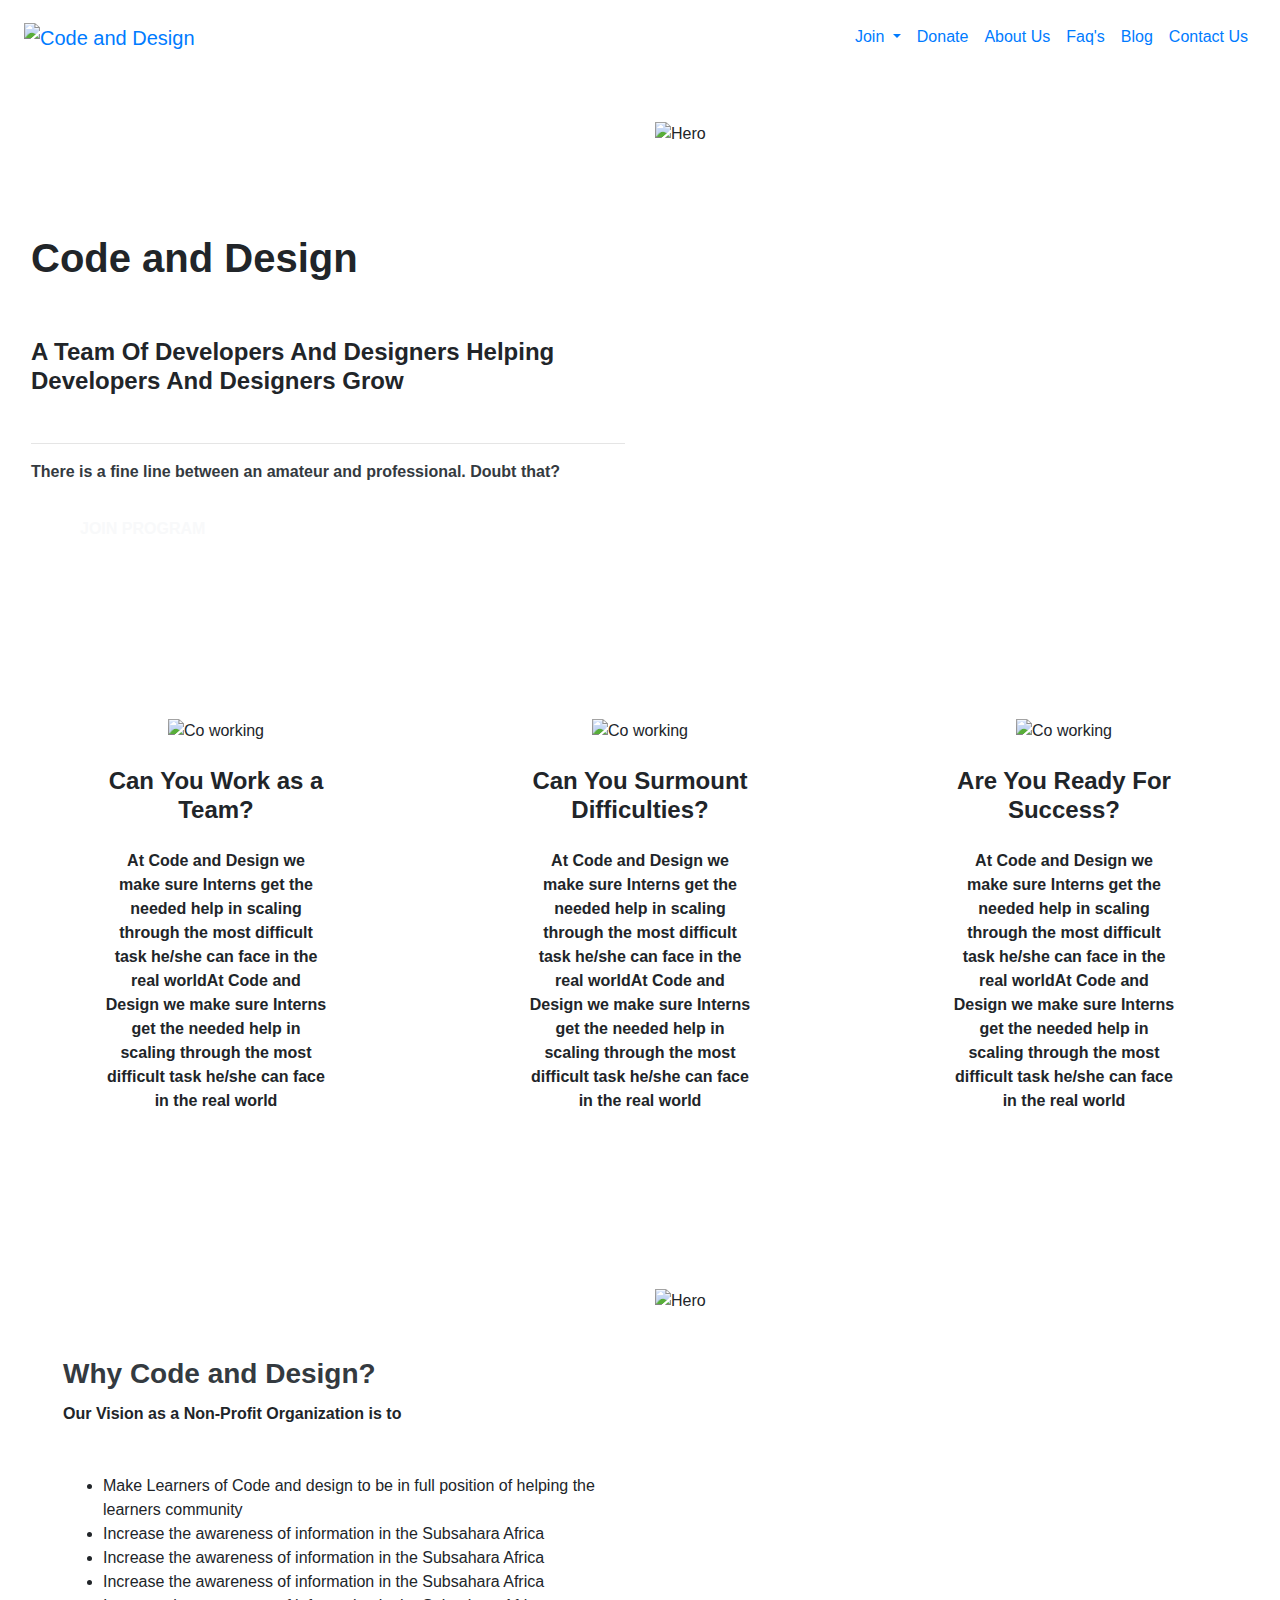
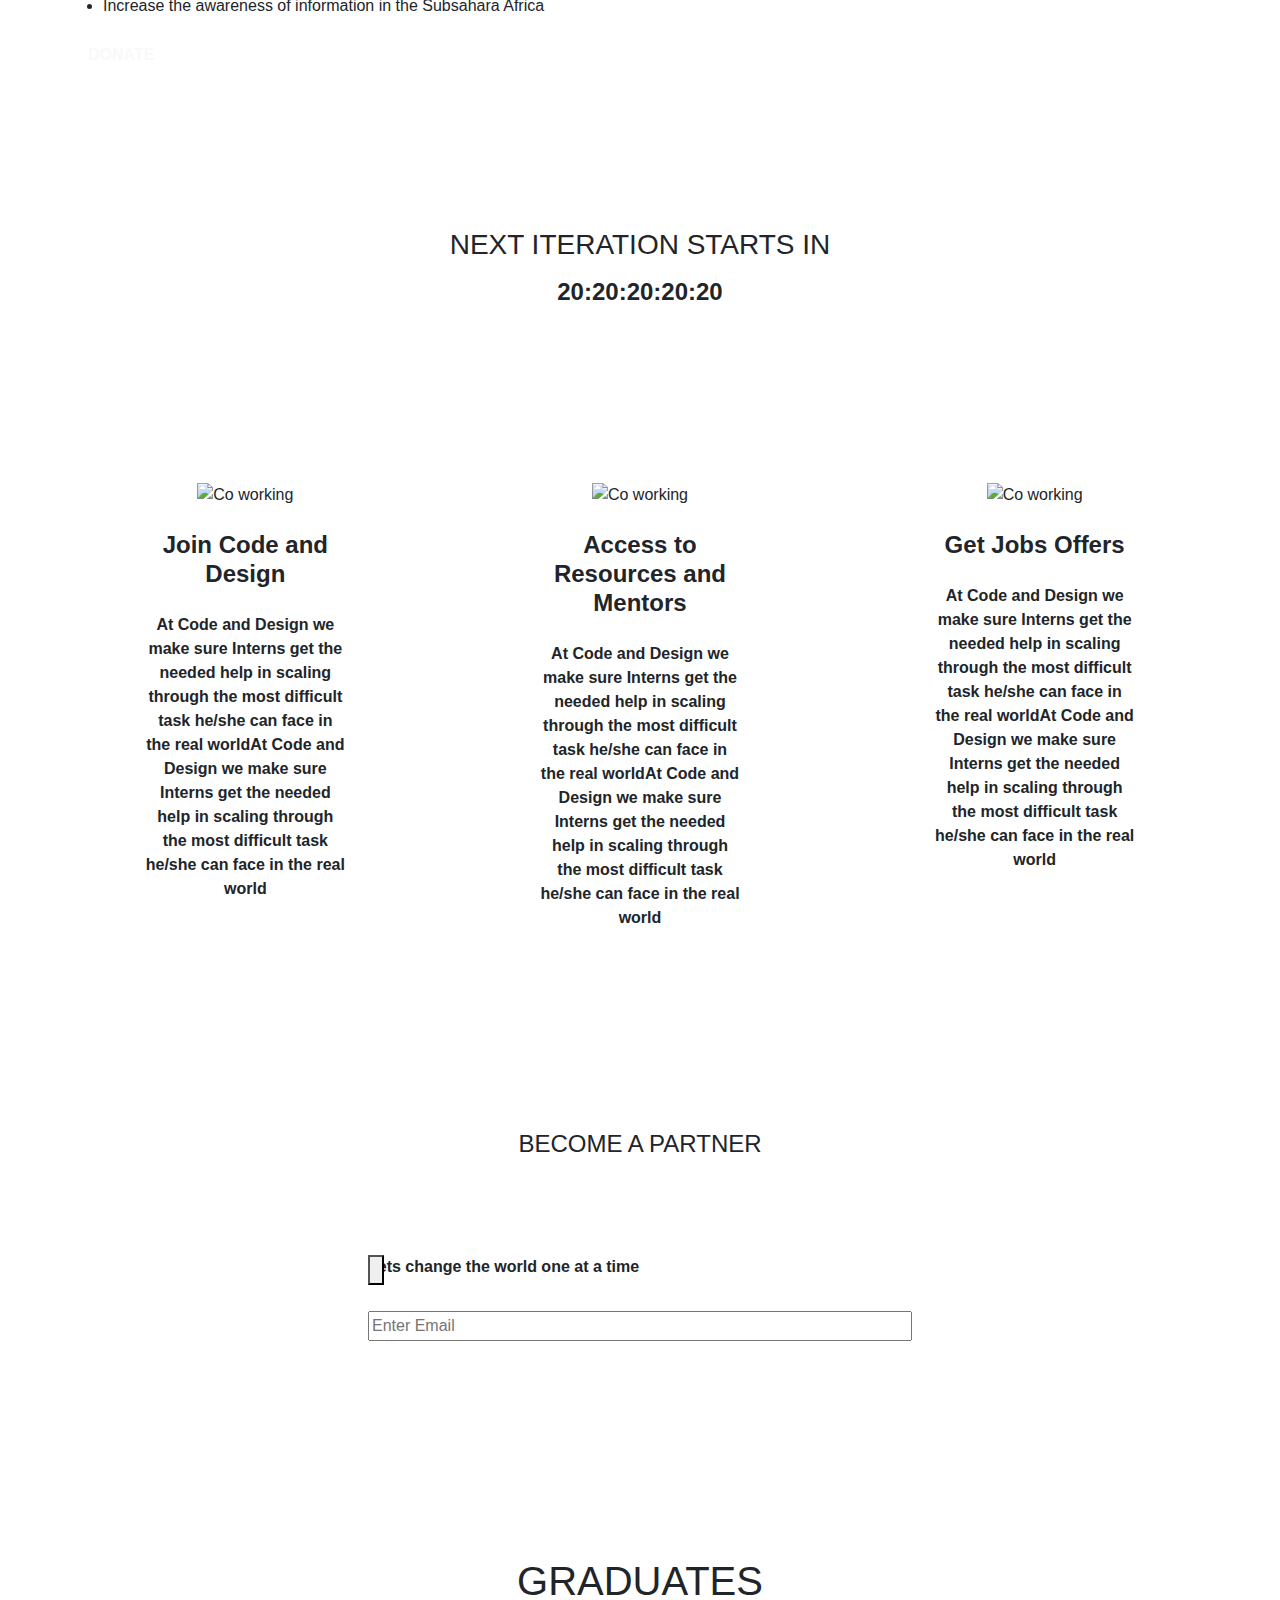
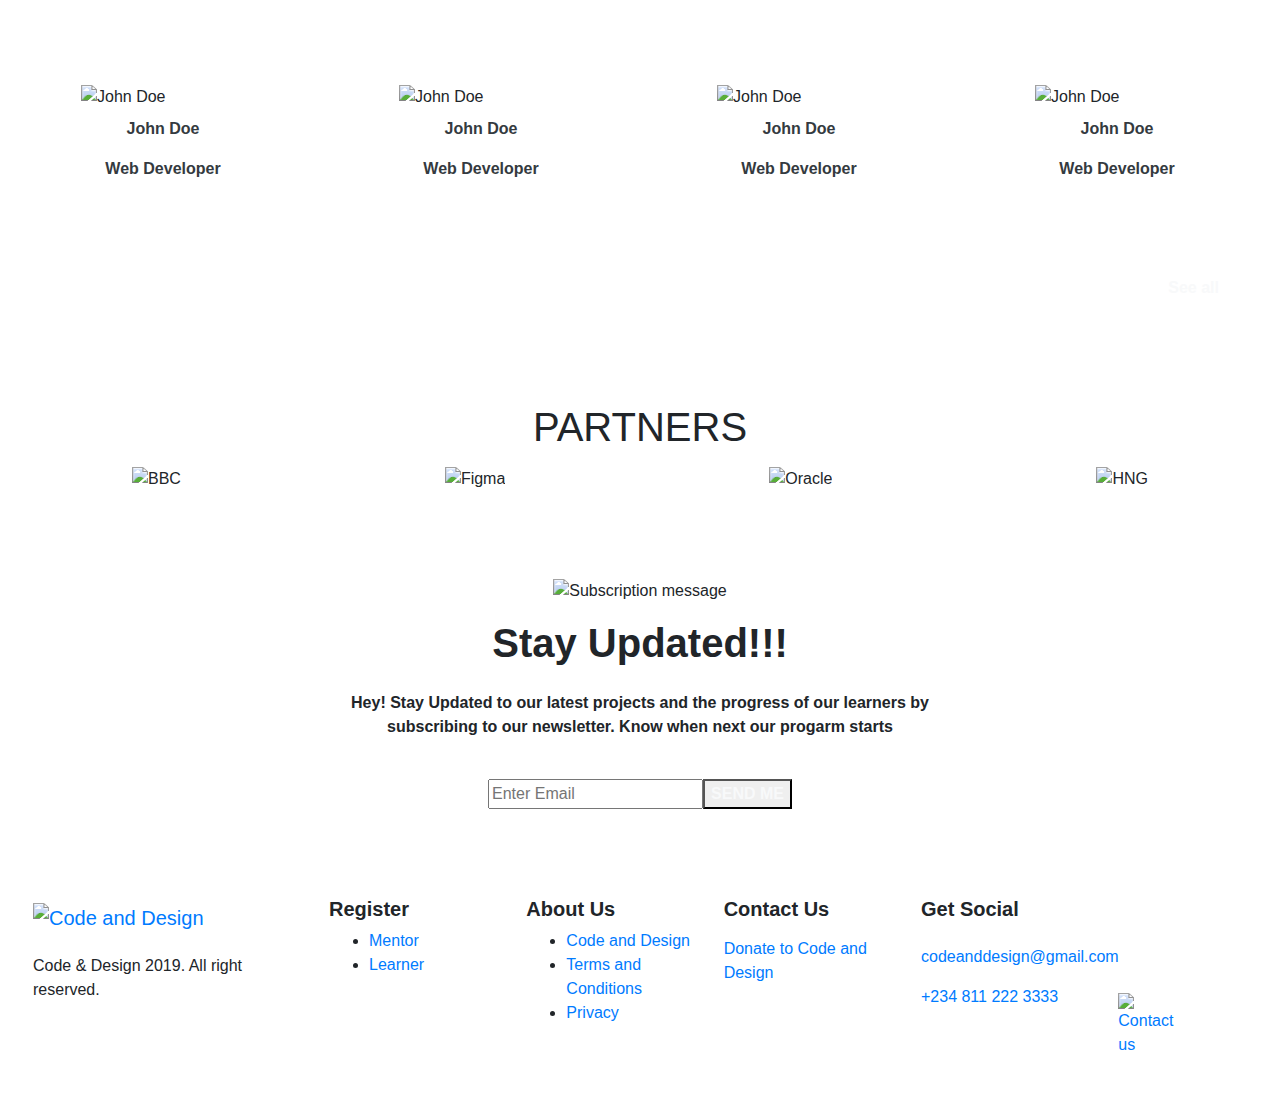
==== index.html @ 68c091e3 "Fix logo and navbar links" ====
<!DOCTYPE html>
<html lang="en">

<head>
  <meta charset="UTF-8">
  <meta name="viewport" content="width=device-width, initial-scale=1.0">
  <meta http-equiv="X-UA-Compatible" content="ie=edge">
  <!-- Google Fonts -->
  <link href="https://fonts.googleapis.com/css?family=Nunito&display=swap" rel="stylesheet">
  <!-- Font Awesome -->
  <script src="https://kit.fontawesome.com/e234a2afd2.js"></script>
  <!-- Bootstrap -->
  <link rel="stylesheet" href="https://stackpath.bootstrapcdn.com/bootstrap/4.3.1/css/bootstrap.min.css"
    integrity="sha384-ggOyR0iXCbMQv3Xipma34MD+dH/1fQ784/j6cY/iJTQUOhcWr7x9JvoRxT2MZw1T" crossorigin="anonymous">
  <!--Custom CSS  -->
  <link rel="stylesheet" href="./assets/style/style.css">
  <title>Code & Design</title>
  <link rel="icon" href="assets/images/logoCropped.jpg" type="image/jpg" sizes="16x16">
</head>

<body>
  <div class="container-fluid p-0">
    <header class="top-header w-100 p-2">
      <nav class="navbar navbar-expand-lg">
        <a class="navbar-brand" href="index.html"><img src="assets/images/logo.svg" alt="Code and Design" /></a>
        <button class="navbar-toggler" type="button" data-toggle="collapse" data-target="#navbarNavDropdown"
          aria-controls="navbarNavDropdown" aria-expanded="false" aria-label="Toggle navigation">
          <span class="navbar-toggler-icon"><i class="fas fa-bars"></i></span>
        </button>
        <div
          class="flex-xl-row justify-content-end justify-content-lg-center justify-content-xl-end collapse navbar-collapse"
          id="navbarNavDropdown">
          <ul class="navbar-nav">
            <!-- <li class="nav-item ">
              <a class="nav-link active" href="#">Home <span class="sr-only">(current)</span></a>
            </li> -->
            <li class="nav-item dropdown">
              <a class="nav-link dropdown-toggle active" href="#" id="navbarDropdownMenuLink" data-toggle="dropdown"
                aria-haspopup="true" aria-expanded="false">
                Join
              </a>
              <div class="dropdown-menu" aria-labelledby="navbarDropdownMenuLink">
                <a class="dropdown-item" href="join_mentor.html">Mentor</a>
                <a class="dropdown-item" href="join_learners.html">Learner</a>
              </div>
            </li>

            <li class="nav-item">
              <a class="nav-link" href="#">Donate</a>
            </li>
            <li class="nav-item">
              <a class="nav-link" href="#">About Us</a>
            </li>
            <li class="nav-item">
              <a class="nav-link" href="#">Faq's</a>
            </li>
            <li class="nav-item">
              <a class="nav-link" href="#">Blog</a>
            </li>
            <li class="nav-item">
              <a class="nav-link" href="#">Contact Us</a>
            </li>

          </ul>
        </div>
      </nav>
    </header>
    <section class="hero row py-5 px-3 pb-0 w-100 mx-0">
      <div class="col col-md-12 col-lg-4 col-xl-6 text-center text-lg-left mt-lg-5 pt-lg-3">
        <div class="mb-3 mb-xl-5">
          <h1 class="font-weight-bolder py-3 py-xl-5">Code and Design</h1>
          <h4 class="font-weight-bold text-capitalize">A team of developers and designers helping developers and
            designers
            grow</h4>
        </div>

        <hr />
        <p class="font-weight-bold text-dark w-100 w-md-50 my-3">There is a fine line between an amateur and
          professional.
          Doubt that?
        </p>

        <button type="button"
          class="btn btn-large btn-join rounded-pill text-light px-5 py-3 font-weight-bold text-uppercase text-center">Join
          Program</button>
      </div>
      <div class="col col-lg-8 col-xl-6 mb-0 d-none d-lg-block">
        <img src="./assets/images/hero.svg" alt="Hero" class="w-100">
      </div>
    </section>
    <section class="features row py-3 px-5 px-md-1 w-100 mx-0">
      <div class="features-col col col-md-10 col-lg-3 mx-auto my-5 p-5 text-center">
        <img src="./assets/images/co-working.svg" alt="Co working">
        <h4 class="font-weight-bolder my-4">Can You Work as a Team?</h4>
        <p class="font-weight-bold">
          At Code and Design we make sure Interns get the needed help in scaling through the most difficult task he/she
          can face in the real worldAt Code and Design we make sure Interns get the needed help in scaling through the
          most difficult task he/she can face in the real world
        </p>
      </div>

      <div class="features-col col col-md-10 col-lg-3 mx-auto my-5 p-5 text-center">
        <img src="./assets/images/bethehero.svg" alt="Co working">
        <h4 class="font-weight-bolder my-4">Can You Surmount Difficulties?</h4>
        <p class="font-weight-bold">
          At Code and Design we make sure Interns get the needed help in scaling through the most difficult task he/she
          can face in the real worldAt Code and Design we make sure Interns get the needed help in scaling through the
          most difficult task he/she can face in the real world
        </p>
      </div>

      <div class="features-col col col-md-10 col-lg-3 mx-auto my-5 p-5 text-center">
        <img src="./assets/images/readyforsuccess.svg" alt="Co working">
        <h4 class="font-weight-bolder my-4"> Are You Ready For Success?</h4>
        <p class="font-weight-bold">
          At Code and Design we make sure Interns get the needed help in scaling through the most difficult task he/she
          can face in the real worldAt Code and Design we make sure Interns get the needed help in scaling through the
          most difficult task he/she can face in the real world
        </p>
      </div>



    </section>
    <section class="row code-benefits py-5 px-5 w-100 mx-0">
      <div class="col col-lg-8 col-xl-6 mt-lg-5 pt-lg-3">
        <div class="mb-3 mb-xl-5">
          <h3 class="font-weight-bolder text-dark py-1">Why Code and Design?</h3>

          <p class=" sub-benefits font-weight-bold mb-5">Our Vision as a Non-Profit Organization is to
          </p>

          <ul class="text-bold code-benefits-list">
            <li>Make Learners of Code and design to be in full position of helping the learners community</li>
            <li>Increase the awareness of information in the Subsahara Africa</li>
            <li>Increase the awareness of information in the Subsahara Africa</li>
            <li>Increase the awareness of information in the Subsahara Africa</li>
            <li>Increase the awareness of information in the Subsahara Africa</li>
          </ul>

          <button type="button"
            class="btn btn-large btn-donate rounded-pill text-light px-4 py-2 font-weight-bold text-uppercase text-center">
            Donate</button>
        </div>
      </div>
      <div class="col col-lg-4 col-xl-6 overflow-hidden d-none d-lg-block">
        <img src="./assets/images/codeDesign.svg" alt="Hero">
      </div>
    </section>
    <section class="countdown-timer row w-100 py-5 mx-0 my-2 text-center d-flex flex-column justify-content-center">
      <h3 class="text-center  mb-3">NEXT ITERATION STARTS IN</h3>
      <h4 class="text-center font-weight-bolder">20:20:20:20:20</h4>
    </section>
    <section class="white-bg features  row py-3 px-5 w-100 mx-0">
      <div class="features-col col col-md-10 col-lg-3 mx-auto my-5 p-5 text-center">
        <img src="./assets/images/f21.svg" alt="Co working">
        <h4 class="font-weight-bolder my-4">Join Code and Design</h4>
        <p class="font-weight-bold">
          At Code and Design we make sure Interns get the needed help in scaling through the most difficult task he/she
          can face in the real worldAt Code and Design we make sure Interns get the needed help in scaling through the
          most difficult task he/she can face in the real world
        </p>
      </div>

      <div class="features-col col col-md-10 col-lg-3 mx-auto my-5 p-5 text-center">
        <img src="./assets/images/f22.svg" alt="Co working">
        <h4 class="font-weight-bolder my-4">Access to Resources and Mentors</h4>
        <p class="font-weight-bold">
          At Code and Design we make sure Interns get the needed help in scaling through the most difficult task he/she
          can face in the real worldAt Code and Design we make sure Interns get the needed help in scaling through the
          most difficult task he/she can face in the real world
        </p>
      </div>

      <div class="features-col col col-md-10 col-lg-3 mx-auto my-5 p-5 text-center">
        <img src="./assets/images/f23.svg" alt="Co working">
        <h4 class="font-weight-bolder my-4"> Get Jobs Offers</h4>
        <p class="font-weight-bold">
          At Code and Design we make sure Interns get the needed help in scaling through the most difficult task he/she
          can face in the real worldAt Code and Design we make sure Interns get the needed help in scaling through the
          most difficult task he/she can face in the real world
        </p>
      </div>
    </section>
    <section class="partner-form py-5 mx-0">
      <h4 class="text-center my-4">BECOME A PARTNER</h4>
      <form action="" class="d-flex flex-column w-50 mx-auto px-5 py-5 my-5">
        <label for="email" class="font-weight-bolder">Lets change the world one at a time</label>
        <input type="email" class="position-relative my-4" name="" id="" placeholder="Enter Email">
        <button class="d-block position-absolute "><img src="./assets/images/btnArrow.svg" alt=""></button>
      </form>
    </section>
    <section class="graduates my-5 mx-0 ">
      <h1 class="text-center">GRADUATES</h1>
      <div class="graduates-grid row mx-0 px-1">
        <div class="features-col col-10 col-md-5 col-lg-2 mx-auto my-5 px-4 py-4">
          <img src="./assets/images/johnDoe.png" alt="John Doe" class="d-block mx-auto w-100">
          <p class="font-weight-bolder text-center text-dark mt-2">John Doe</p>
          <p class="font-weight-bolder text-center text-dark">Web Developer</p>
        </div>

        <div class="features-col col-10 col-sm-10 col-md-5 col-lg-2 mx-auto my-5 px-4 py-4">
          <img src="./assets/images/johnDoe.png" alt="John Doe" class="d-block mx-auto w-100">
          <p class="font-weight-bolder text-center text-dark mt-2">John Doe</p>
          <p class="font-weight-bolder text-center text-dark">Web Developer</p>
        </div>

        <div class="features-col col-10 col-sm-10 col-md-5 col-lg-2 mx-auto my-5 px-4 py-4">
          <img src="./assets/images/johnDoe.png" alt="John Doe" class="d-block mx-auto w-100">
          <p class="font-weight-bolder text-center text-dark mt-2">John Doe</p>
          <p class="font-weight-bolder text-center text-dark">Web Developer</p>
        </div>

        <div class="features-col col-10 col-sm-10 col-md-5 col-lg-2 mx-auto my-5 px-4 py-4">
          <img src="./assets/images/johnDoe.png" alt="John Doe" class="d-block mx-auto w-100">
          <p class="font-weight-bolder text-center text-dark mt-2">John Doe</p>
          <p class="font-weight-bolder text-center text-dark">Web Developer</p>
        </div>

      </div>
      <div class="w-100 d-flex justify-content-end">
        <button type="button"
          class="btn btn-large btn-learn text-light font-weight-bolder float-right mr-5 rounded-pill">See
          all</button>
      </div>
    </section>
    <section class="partners py-5">
      <h1 class="text-center">PARTNERS</h1>
      <div class="d-flex flex-column flex-md-row justify-content-around">
        <img src="./assets/images/bbc.png" alt="BBC" class="p-2">
        <img src="./assets/images/figma.png" alt="Figma" class="p-2">
        <img src="./assets/images/oracle.png" alt="Oracle" class="p-2">
        <img src="./assets/images/hng.png" alt="HNG" class="p-2">
      </div>
    </section>
    <section class="subscription-form d-flex flex-column justify-content-around p-4 mx-0">
      <img src="./assets/images/submsg.svg" alt="Subscription message" class="d-block mx-auto py-2">
      <h1 class="font-weight-bolder text-center py-2">Stay Updated!!!</h1>
      <p class="font-weight-bolder text-center w-50 mx-auto py-2">Hey! Stay Updated to our latest projects and
        the
        progress
        of our learners by
        subscribing to
        our newsletter.
        Know when next our progarm starts</p>
      <div class="sub-form mx-auto py-3">
        <div class="w-100 d-flex">
          <input type="email" name="" id="" placeholder="Enter Email" class=""> <button
            class="text-light font-weight-bolder">SEND
            ME</button>
        </div>
      </div>
    </section>
    <footer class="row w-100 px-5">
      <div class="row  my-5 w-100">
        <div class="col-12 col-sm-12 col-md-3 ">
          <a class="navbar-brand" href="#"><img src="assets/images/logo.svg" alt="Code and Design" /></a>
          <p class="py-3">Code & Design 2019. All right reserved.</p>
        </div>
        <div class="col-12 col-sm-12 col-md-2">
          <h5 class="font-weight-bold">Register</h5>
          <ul class="footer-list">
            <li><a href="">Mentor</a></li>
            <li><a href="">Learner</a></li>
          </ul>
        </div>
        <div class="col-12 col-sm-12 col-md-2">
          <h5 class="font-weight-bold">About Us</h5>
          <ul class="footer-list">
            <li><a href="">Code and Design</a></li>
            <li><a href="">Terms and Conditions</a></li>
            <li><a href="">Privacy</a></li>
          </ul>
        </div>
        <div class="col-12 col-sm-12 col-md-2 ">
          <h5 class="font-weight-bold">Contact Us</h5>
          <p class="py-2"><a href="">Donate to Code and Design</a></p>
        </div>
        <div class="col-9 col-sm-9 col-md-2">
          <h5 class="font-weight-bold">Get Social</h5>
          <div class="pb-2 footer-social d-flex justify-content-start"> <a href=""><i class="fab fa-facebook-f"></i></a>
            <a href=""><i class="fab fa-instagram"></i></a>
            <a href=""><i class="fab fa-twitter"></i></a>
          </div>
          <div class="py-2"><a href="" class="footer-info">codeanddesign@gmail.com</a></div>
          <div class="py-2 d-flex"><a href="" class="footer-info">+234 811 222 3333</a></div>
        </div>
        <div class="col-3 col-sm-3 col-md-1 d-flex align-items-end">
          <a href="" class=" d-block mt-5 pt-4 pt-md-5"> <img src="./assets/images/msg.svg" alt="Contact us" /> </a>
        </div>
      </div>

    </footer>
  </div>
  <!-- Bootstrap Scripts -->
  <script src="https://code.jquery.com/jquery-3.3.1.slim.min.js"
    integrity="sha384-q8i/X+965DzO0rT7abK41JStQIAqVgRVzpbzo5smXKp4YfRvH+8abtTE1Pi6jizo"
    crossorigin="anonymous"></script>
  <script src="https://cdnjs.cloudflare.com/ajax/libs/popper.js/1.14.7/umd/popper.min.js"
    integrity="sha384-UO2eT0CpHqdSJQ6hJty5KVphtPhzWj9WO1clHTMGa3JDZwrnQq4sF86dIHNDz0W1"
    crossorigin="anonymous"></script>
  <script src="https://stackpath.bootstrapcdn.com/bootstrap/4.3.1/js/bootstrap.min.js"
    integrity="sha384-JjSmVgyd0p3pXB1rRibZUAYoIIy6OrQ6VrjIEaFf/nJGzIxFDsf4x0xIM+B07jRM"
    crossorigin="anonymous"></script>
</body>

</html>
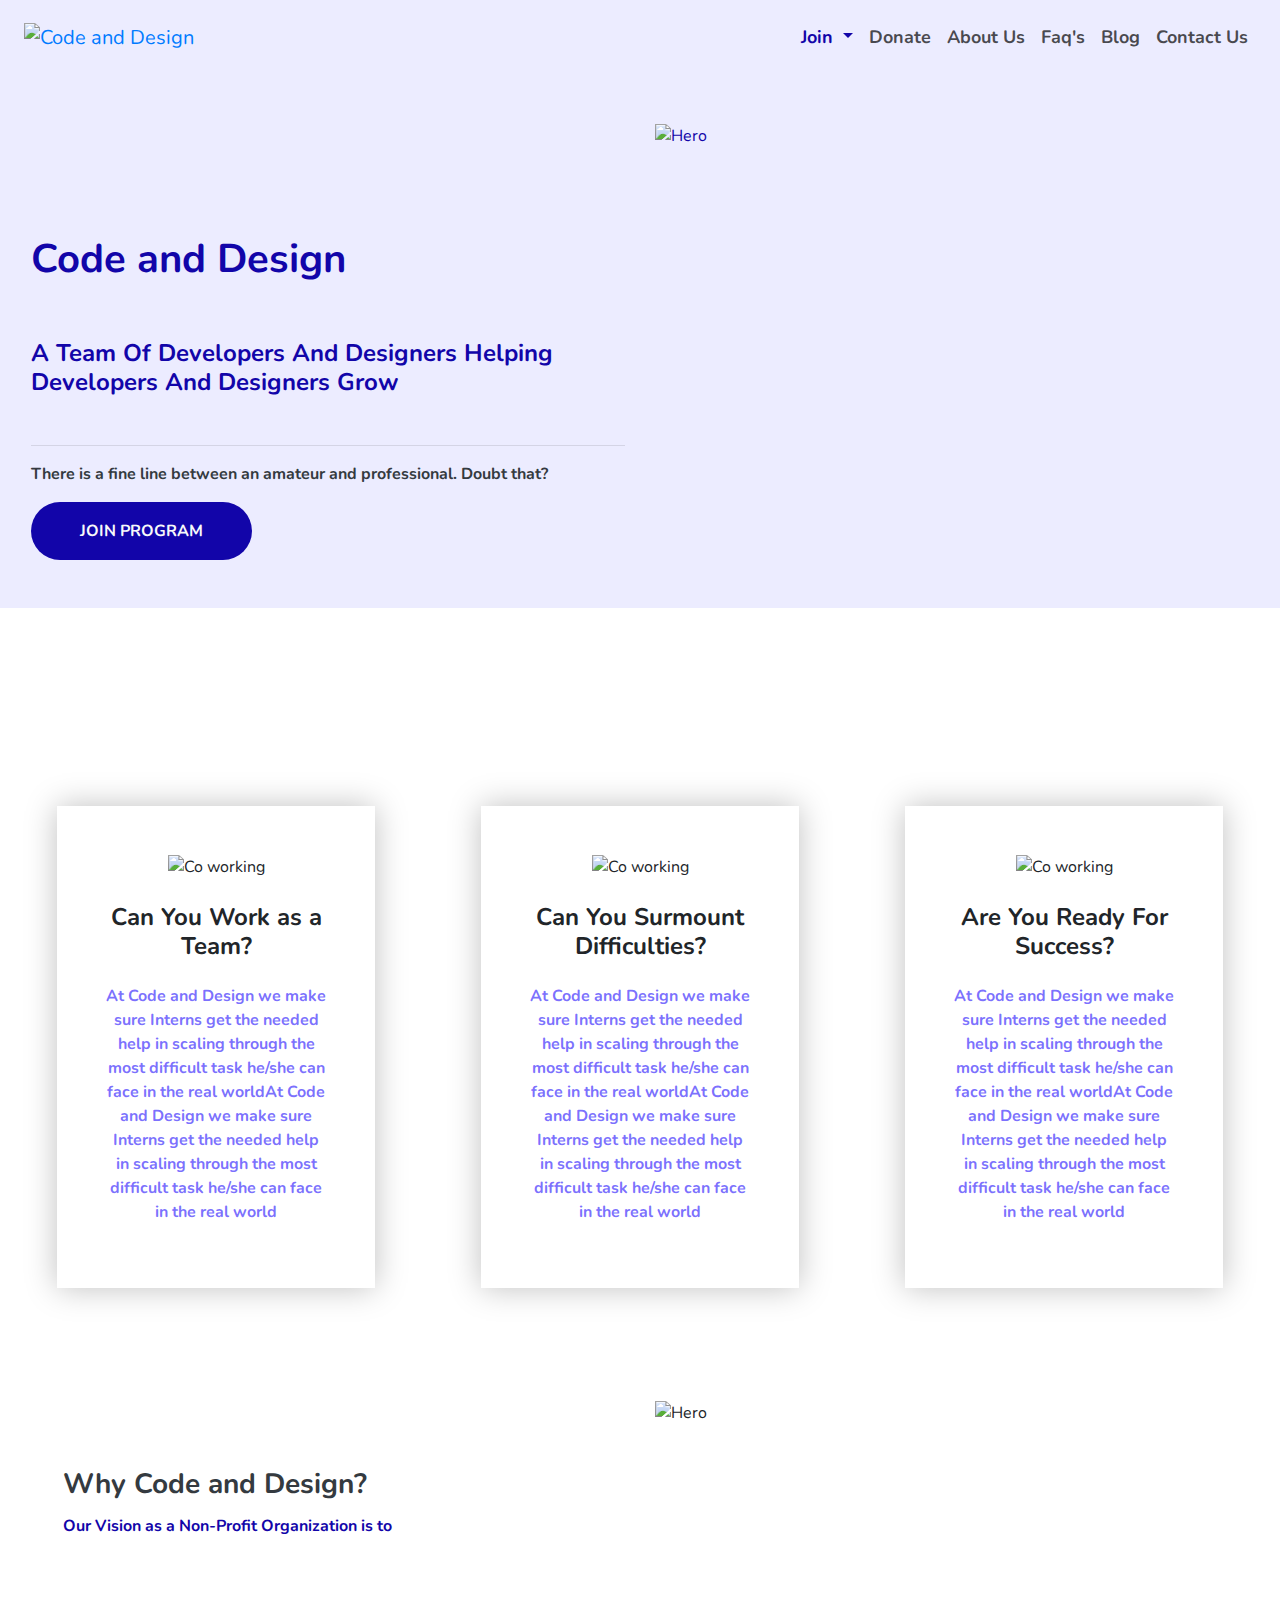
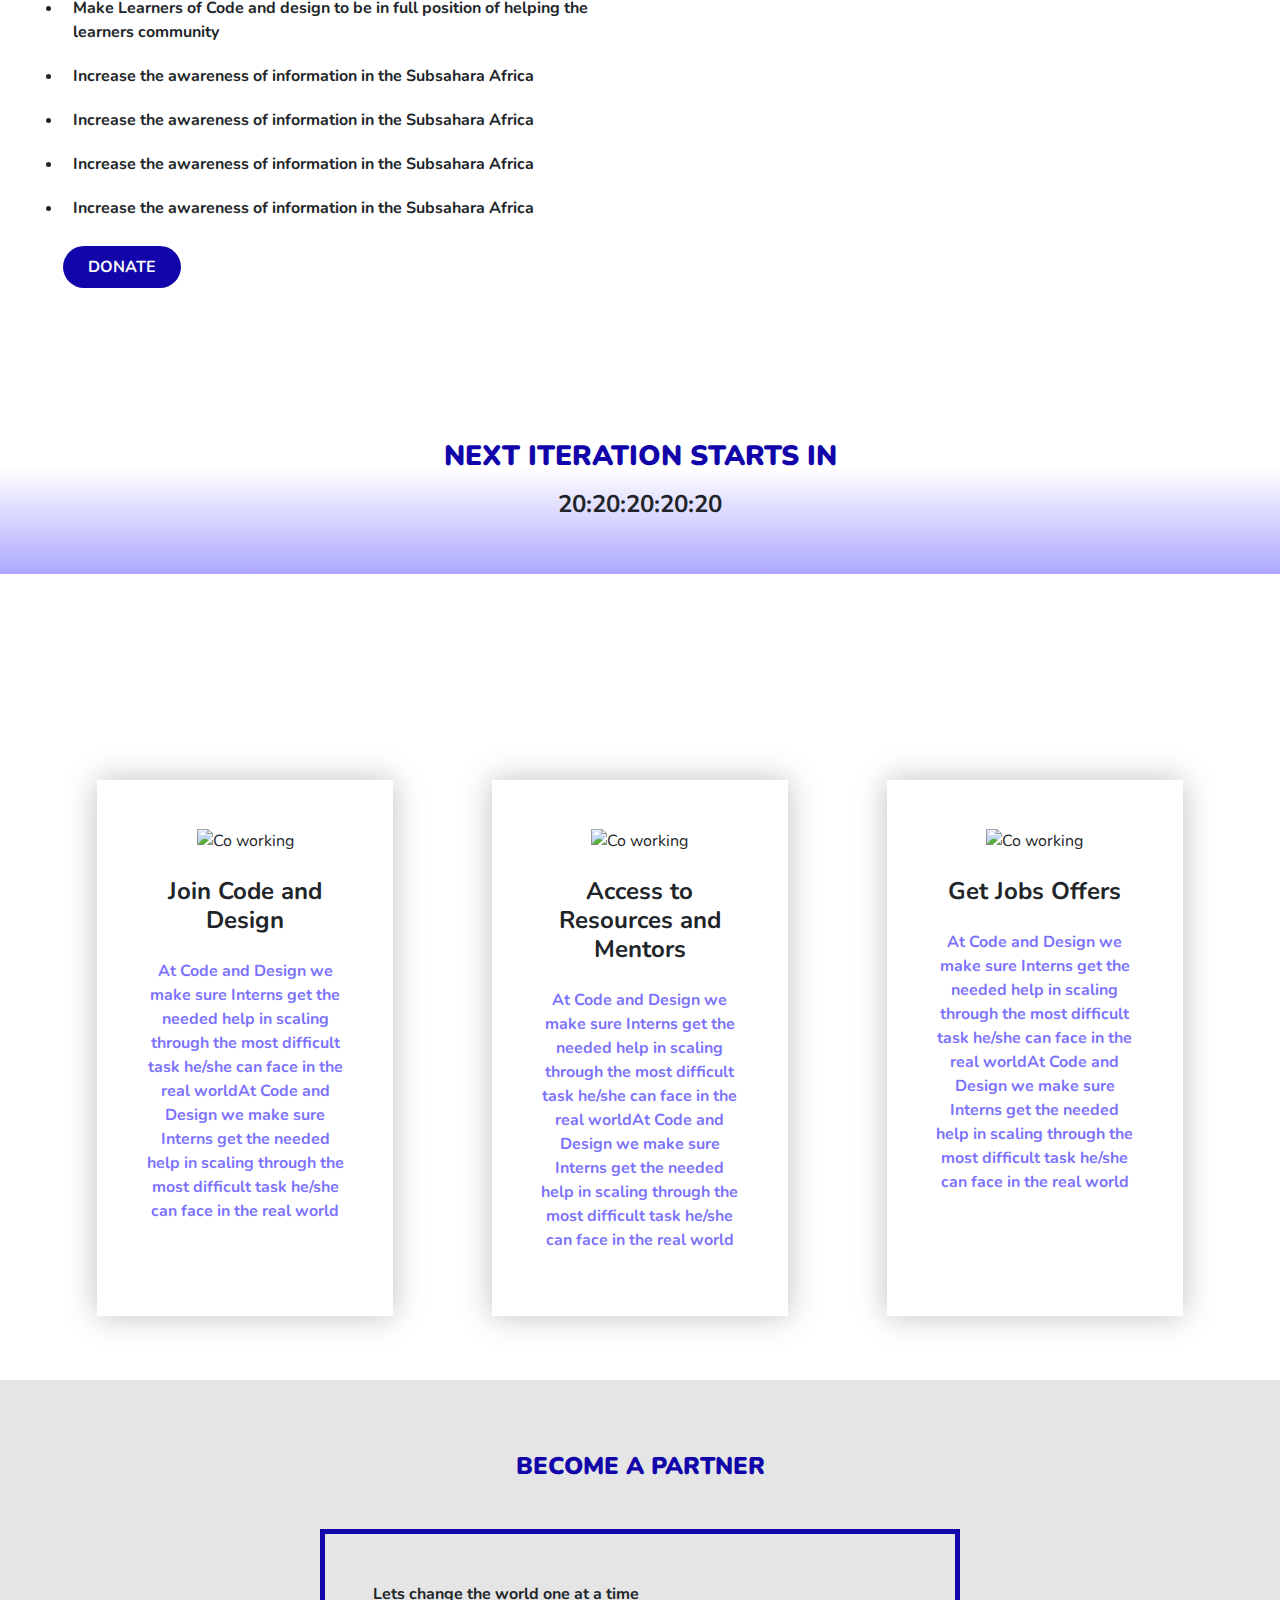
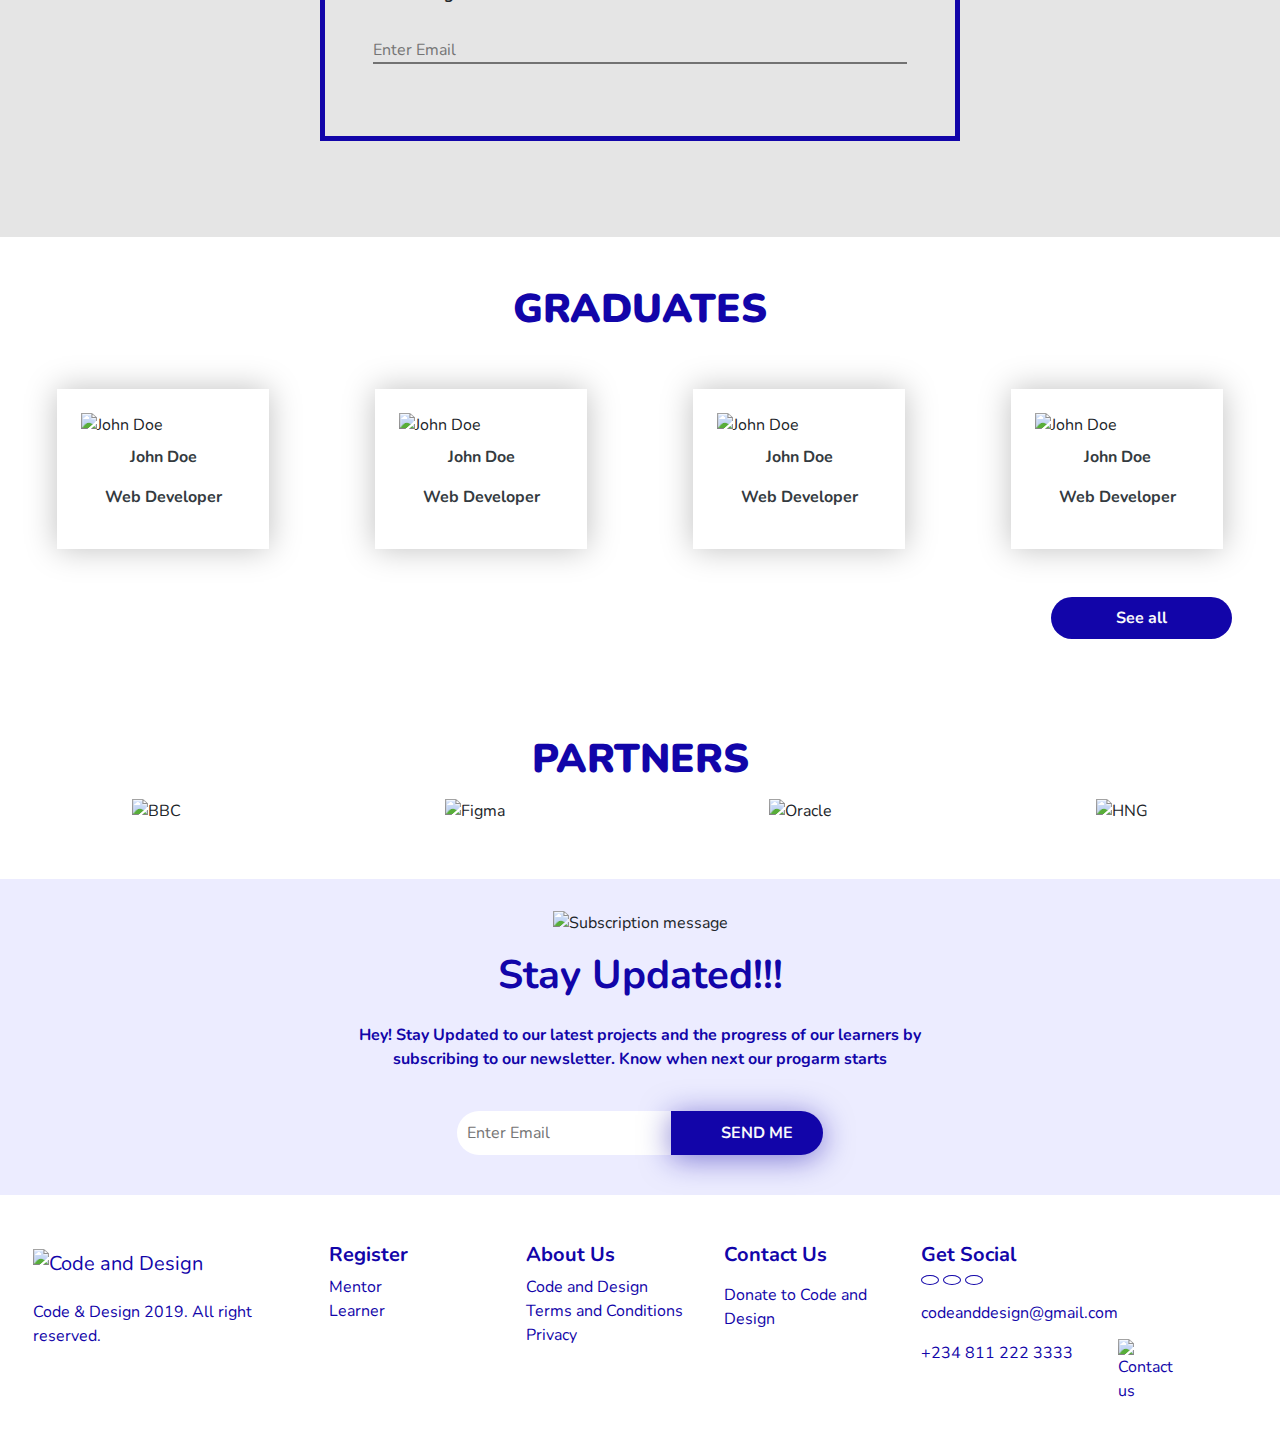
==== commit da1afd43: "Now with bootstrap" ====
--- a/index.html
+++ b/index.html
@@ -22,7 +22,7 @@
   <div class="container-fluid p-0">
     <header class="top-header w-100 p-2">
       <nav class="navbar navbar-expand-lg">
-        <a class="navbar-brand" href="index.html"><img src="assets/images/logo.svg" alt="Code and Design" /></a>
+        <a class="navbar-brand" href="#"><img src="assets/images/logo.svg" alt="Code and Design" /></a>
         <button class="navbar-toggler" type="button" data-toggle="collapse" data-target="#navbarNavDropdown"
           aria-controls="navbarNavDropdown" aria-expanded="false" aria-label="Toggle navigation">
           <span class="navbar-toggler-icon"><i class="fas fa-bars"></i></span>
@@ -40,8 +40,8 @@
                 Join
               </a>
               <div class="dropdown-menu" aria-labelledby="navbarDropdownMenuLink">
-                <a class="dropdown-item" href="join_mentor.html">Mentor</a>
-                <a class="dropdown-item" href="join_learners.html">Learner</a>
+                <a class="dropdown-item" href="/pages/join_mentor.html">Mentor</a>
+                <a class="dropdown-item" href="/pages/join_learners.html">Learner</a>
               </div>
             </li>
 
@@ -52,7 +52,7 @@
               <a class="nav-link" href="#">About Us</a>
             </li>
             <li class="nav-item">
-              <a class="nav-link" href="#">Faq's</a>
+              <a class="nav-link" href="/FAQ.html">Faq's</a>
             </li>
             <li class="nav-item">
               <a class="nav-link" href="#">Blog</a>
--- a/assets/style/style.css
+++ b/assets/style/style.css
@@ -0,0 +1,350 @@
+html,
+* {
+  margin: 0;
+  padding: 0;
+  box-sizing: border-box !important;
+}
+
+:root {
+  --primary-color: #1205a9;
+  --secondary-color: #ececff;
+}
+
+body {
+  font-family: 'Nunito', sans-serif;
+}
+
+/* Navigation */
+header.top-header {
+  background-color: var(--secondary-color);
+  box-shadow: 0.33333rem 0 1.33333rem rgba(87, 87, 87, 0.1);
+}
+
+.top-header .nav-link {
+  color: rgba(0, 0, 0, 0.7);
+  font-weight: bold;
+  font-size: 18px;
+}
+
+.top-header .nav-link:hover,
+.active {
+  color: var(--primary-color) !important;
+}
+
+/* Hero Section */
+.hero {
+  background-color: var(--secondary-color);
+  color: var(--primary-color);
+}
+
+/* .hero h1 {
+  font-size: calc(4em + 1vw);
+} */
+.hero .btn-join,
+.code-benefits .btn-donate,
+.graduates .btn-learn {
+  background-color: var(--primary-color);
+}
+
+/* Features */
+.features {
+  background: url('./../images/feature.png') no-repeat;
+  background-size: cover;
+  padding-top: 150px !important;
+}
+
+.features-col {
+  background: #ffffff;
+  box-shadow: 0px 0px 30px rgba(0, 0, 0, 0.25);
+}
+
+.features-col h3 {
+  color: #000;
+}
+
+.features-col p {
+  color: rgba(65, 49, 253, 0.7);
+}
+
+.white-bg {
+  background-color: #fff !important;
+  background-image: none;
+}
+
+/* Code and Design Section */
+.code-benefits .sub-benefits {
+  color: var(--primary-color);
+}
+
+.code-benefits-list {
+  list-style-image: url('./../images/Star.svg');
+}
+
+.code-benefits li {
+  padding: 10px;
+  font-weight: bold;
+}
+
+/* Countdown Timer */
+section.countdown-timer {
+  background: linear-gradient(180deg,
+      rgba(255, 255, 255, 0.7) 41.72%,
+      rgba(108, 99, 255, 0.7) 114.77%) no-repeat;
+}
+
+section.countdown-timer h3,
+.partner-form h4,
+.partners h1,
+.graduates h1 {
+  color: var(--primary-color);
+  font-weight: 900 !important;
+}
+
+/* Partners Form */
+.partner-form {
+  background: url('./../images/partner_bg.png') #e5e5e5 no-repeat;
+  background-size: cover;
+}
+
+.partner-form form {
+  border: 5px solid var(--primary-color);
+}
+
+.partner-form input {
+  background: transparent;
+  border: none;
+  border-bottom: 2px solid rgba(0, 0, 0, 0.5);
+  outline: none;
+}
+
+.partner-form button {
+  background: transparent;
+  border: none;
+  left: 63%;
+  margin-top: 5.5em;
+}
+
+/* Partners */
+.partners img {
+  object-fit: none;
+}
+
+/* Graduates */
+.btn-learn {
+  padding: 0.5rem 4rem;
+}
+
+/* Subscription form */
+.subscription-form {
+  background: var(--secondary-color);
+}
+
+.subscription-form h1,
+.subscription-form p {
+  color: var(--primary-color);
+}
+
+.subscription-form input {
+  padding: 10px;
+  border: none;
+  border-radius: 100px 0 0 100px;
+  margin-right: 0;
+  outline: none;
+}
+
+.subscription-form button {
+  border: none;
+  border-radius: 0 100px 100px 0;
+  padding: 10px 30px 10px 50px;
+  background: var(--primary-color);
+  box-shadow: 0px 4px 30px rgba(18, 5, 169, 0.5);
+  margin-left: -5px;
+}
+
+/* Footer */
+
+footer,
+footer a,
+footer a:hover {
+  color: var(--primary-color);
+}
+
+.footer-list {
+  list-style: none;
+}
+
+.footer-list a:hover,
+.footer-info:hover {
+  color: var(--primary-color);
+}
+
+.footer-social a {
+  border: 1px solid var(--primary-color);
+  border-radius: 50%;
+  padding: 4px 8px;
+  margin-right: 4px;
+}
+
+.footer-social a:hover {
+  background-color: var(--primary-color);
+  color: #fff;
+}
+
+/* JOIN MENTOR AND JOIN LEARNER PAGE */
+/* join_mentor */
+.join-mentor {
+  background: var(--secondary-color);
+}
+
+.mentor-image-area img {
+  object-fit: cover;
+}
+
+.card {
+  box-shadow: 0 2px 2px #ccc;
+  border: 1px solid #eee;
+  padding: 20px;
+  max-width: 450px;
+}
+
+.mentor-form h1 {
+  color: var(--primary-color);
+  font-size: 36px;
+  font-weight: bold;
+}
+
+/* button */
+.button {
+  background-color: var(--primary-color);
+  /* Green */
+  border: none;
+  color: white;
+  padding: 10px;
+  text-align: center;
+  -webkit-transition-duration: 0.4s;
+  /* Safari */
+  transition-duration: 0.4s;
+}
+
+.mentor-form .btn-join {
+  box-shadow: 0 8px 16px 0 rgba(0, 0, 0, 0.2), 0 6px 20px 0 rgba(0, 0, 0, 0.19);
+  width: 100%;
+  border-radius: 100px;
+}
+
+/* FAQ */
+.accordion-section .panel-default>.panel-heading {
+  border: 0;
+  background: #1205A9;
+  padding: 0;
+  border-radius: 5px;
+  
+}
+
+.accordion-section .panel-default .panel-title a {
+  display: block;
+  font-family: Nunito;
+  font-style: normal;
+  font-size: 16px;
+  color: #fff;
+  
+}
+
+.accordion-section .panel-default .panel-title a:after h1 {
+  font-family: 'FontAwesome';
+  font-style: normal;
+  font-size: 3rem;
+  content: "\f106";
+  color: #fff;
+  float: right;
+  margin-top: -12px;
+  background: url(/assets/images/)
+  
+}
+
+.accordion-section .panel-default .panel-title a.collapsed:after {
+  content: "\f107";
+}
+
+.accordion-section .panel-default .panel-body {
+  font-size: 16px;
+  background: #fff;
+  height: 30%;
+  border-radius: 9px
+}
+.accordion-section .panel-default .panel-body h5 {
+  font-size: 18px;
+  color: #1205A9;
+  font-weight: bold;
+  padding-top: 20px
+}
+/* FAQ */
+
+
+
+@media (max-width: 576px) {
+  .contentLeft {
+    display: none;
+  }
+
+  .features,
+  .partner-form {
+    background-image: none;
+  }
+
+  .partner-form form {
+    width: 80% !important;
+  }
+
+  .subscription-form p {
+    width: 100% !important;
+  }
+
+  .subscription-form button {
+    padding: 10px 30px 10px 10px !important;
+  }
+
+  .mentor-image-area {
+    display: none !important;
+  }
+}
+
+#intro {
+  width: 100%;
+  height: 25%;
+  position: relative;
+  background: url("/assets/images/Component.png") center bottom no-repeat;
+  background-size: cover;
+  padding: 5px 0 120px 0;
+}
+
+#intro .intro-img {
+  width: 50%;
+  float: right;
+}
+
+#intro .intro-info {
+  width: 100%;
+  float: left;
+  text-align: center
+}
+
+#intro .intro-info h2 {
+  color: #fff;
+  margin-top: 20px;
+  font-size: 36px;
+  font-weight: 600;
+  text-align: center
+}
+
+#intro .intro-info p {
+  color: #fff;
+  margin-top: 10px;
+  font-size: 18px;
+  
+  text-align: center
+}
+
+.so{
+  background: #ECECFF
+}
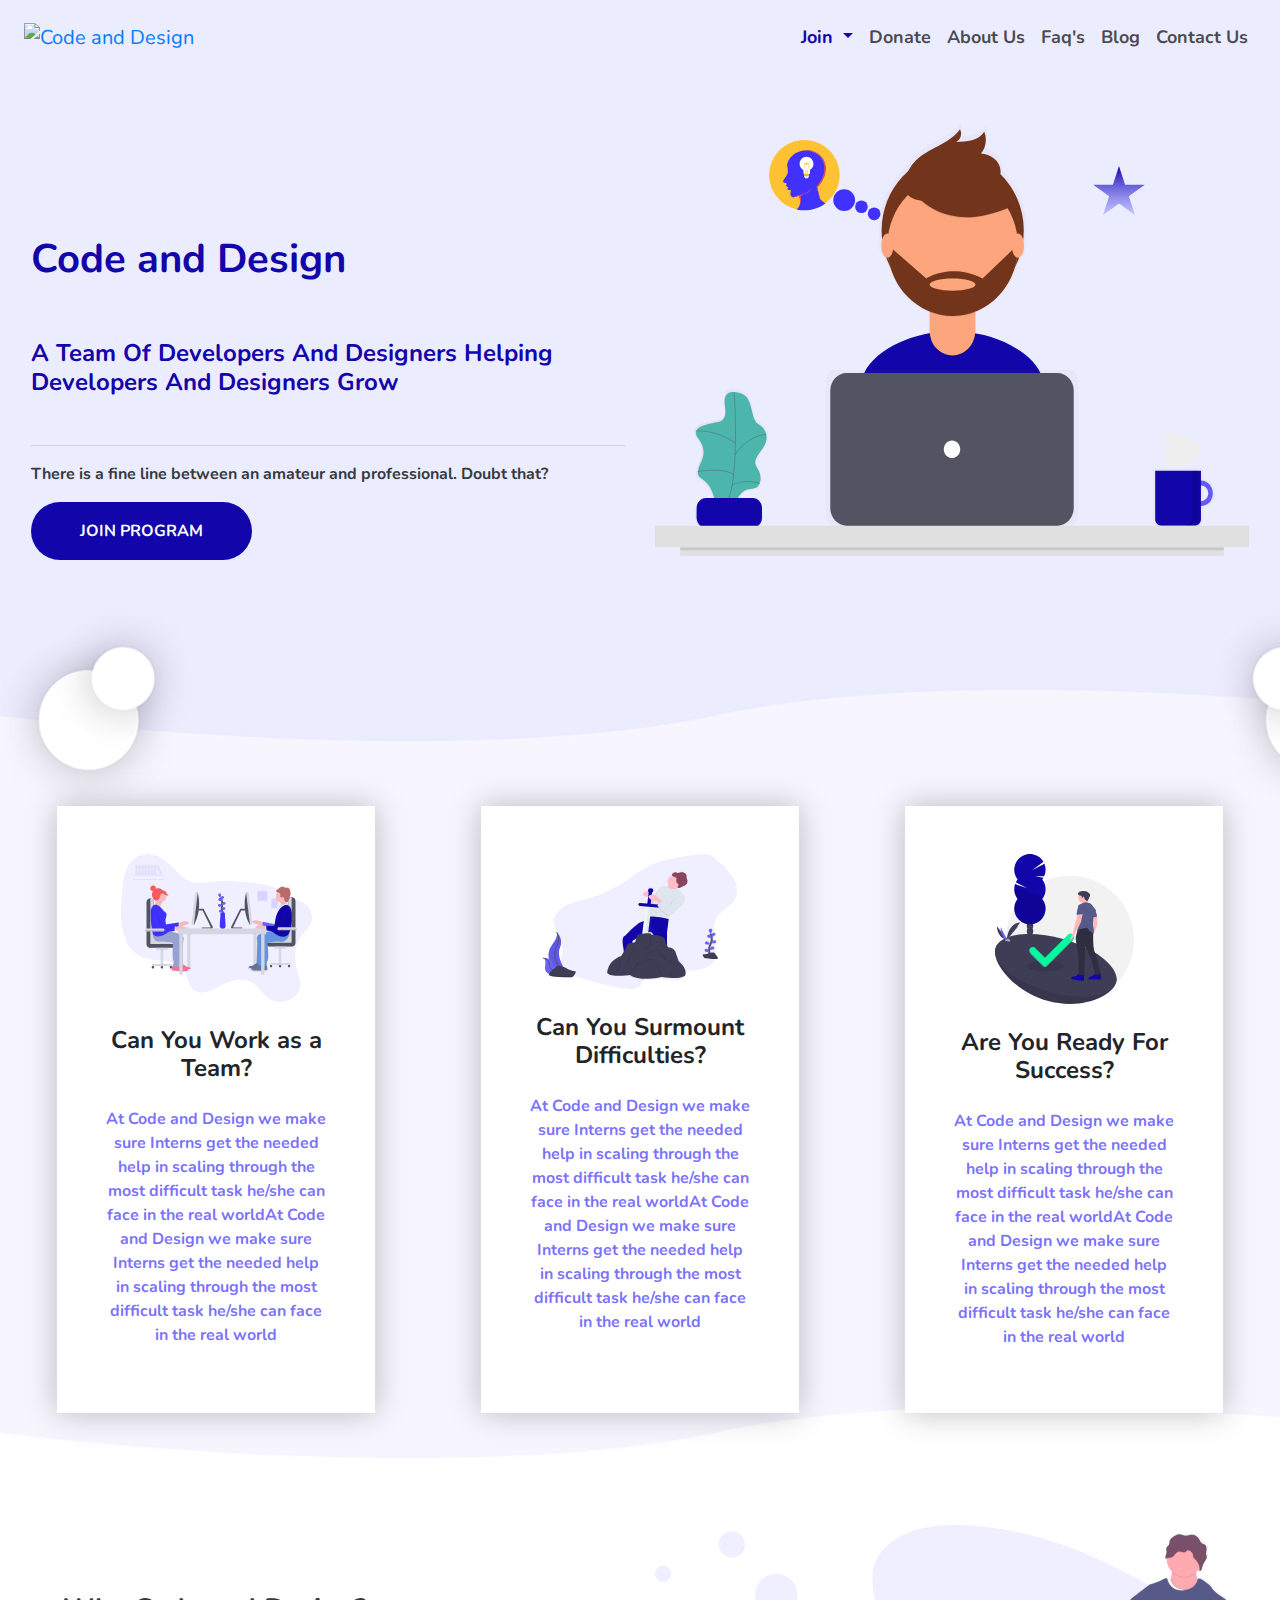
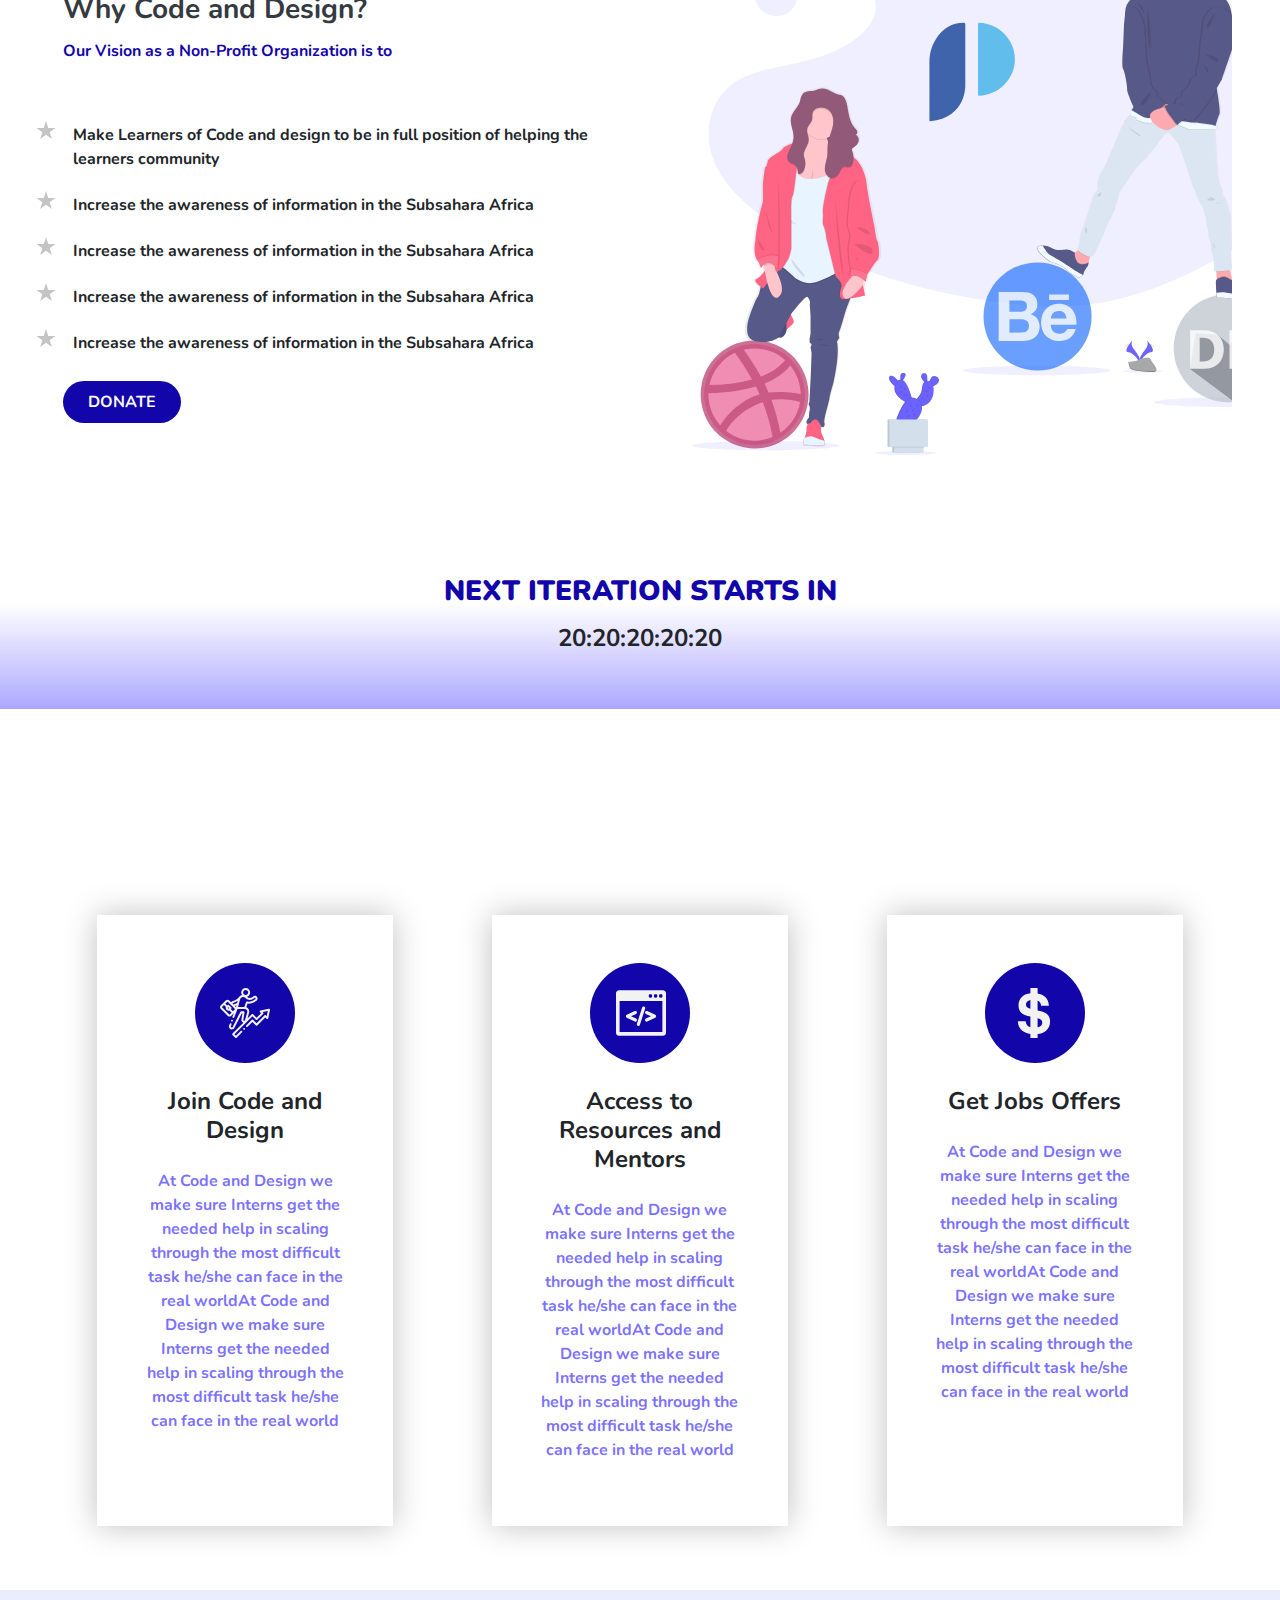
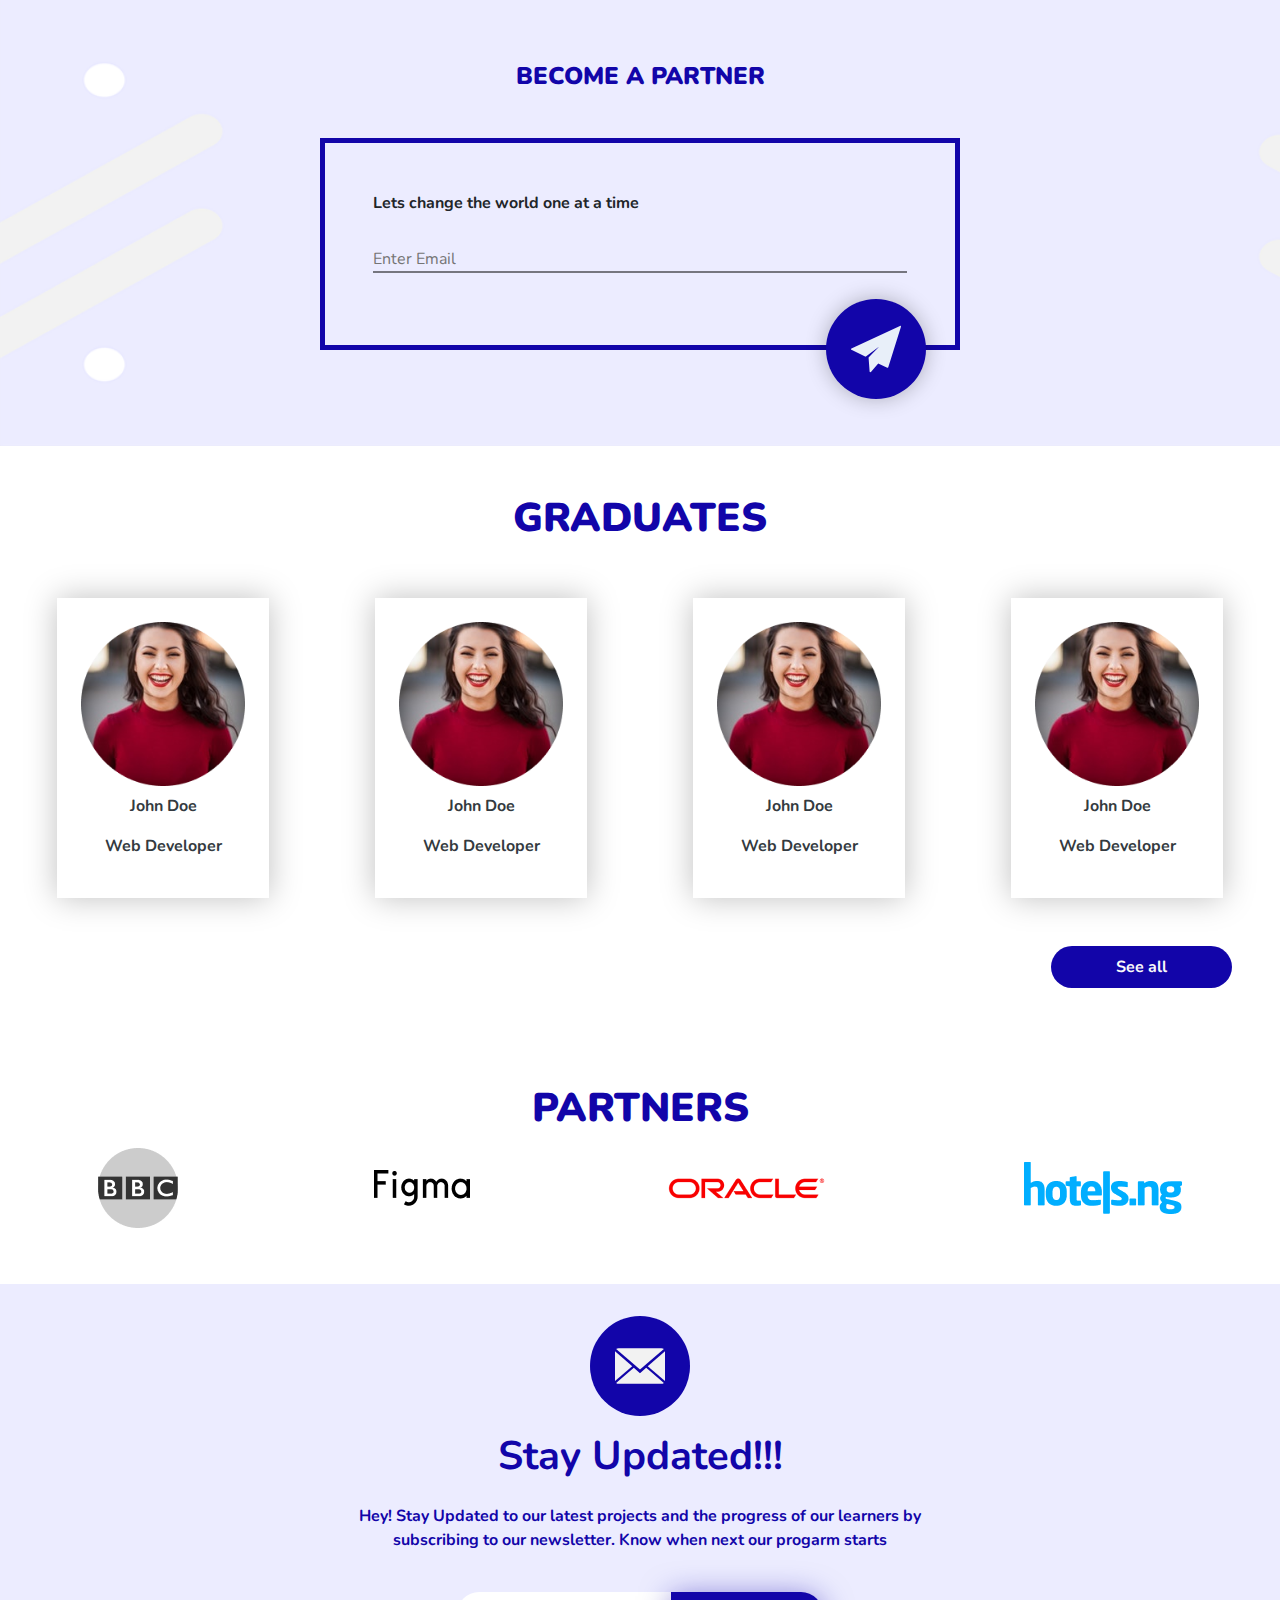
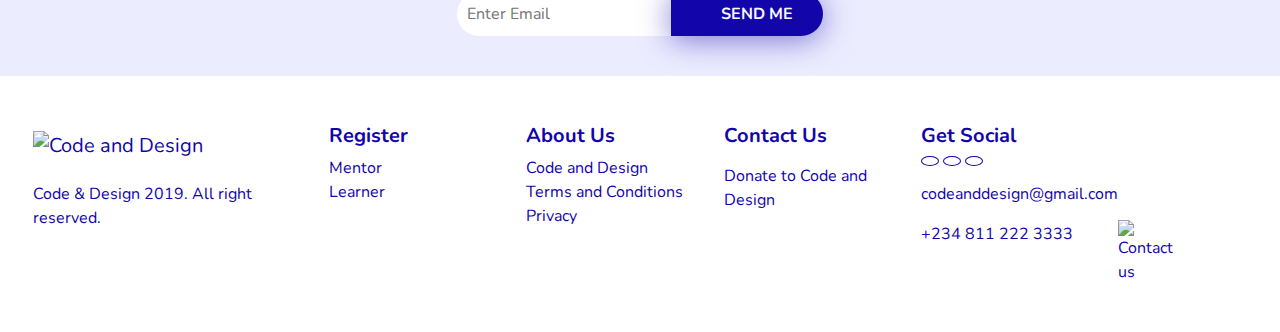
==== commit dac883f4: "Merge https://github.com/sa-ma/codeDesign into mentor-and-about-us" ====
--- a/index.html
+++ b/index.html
@@ -15,7 +15,6 @@
   <!--Custom CSS  -->
   <link rel="stylesheet" href="./assets/style/style.css">
   <title>Code & Design</title>
-  <link rel="icon" href="assets/images/logoCropped.jpg" type="image/jpg" sizes="16x16">
 </head>
 
 <body>
@@ -40,8 +39,8 @@
                 Join
               </a>
               <div class="dropdown-menu" aria-labelledby="navbarDropdownMenuLink">
-                <a class="dropdown-item" href="/pages/join_mentor.html">Mentor</a>
-                <a class="dropdown-item" href="/pages/join_learners.html">Learner</a>
+                <a class="dropdown-item" href="#">Mentor</a>
+                <a class="dropdown-item" href="#">Learner</a>
               </div>
             </li>
 
@@ -52,7 +51,7 @@
               <a class="nav-link" href="#">About Us</a>
             </li>
             <li class="nav-item">
-              <a class="nav-link" href="/FAQ.html">Faq's</a>
+              <a class="nav-link" href="#">Faq's</a>
             </li>
             <li class="nav-item">
               <a class="nav-link" href="#">Blog</a>
--- a/assets/style/style.css
+++ b/assets/style/style.css
@@ -4,12 +4,10 @@
   padding: 0;
   box-sizing: border-box !important;
 }
-
 :root {
   --primary-color: #1205a9;
   --secondary-color: #ececff;
 }
-
 body {
   font-family: 'Nunito', sans-serif;
 }
@@ -25,18 +23,15 @@
   font-weight: bold;
   font-size: 18px;
 }
-
 .top-header .nav-link:hover,
 .active {
   color: var(--primary-color) !important;
 }
-
 /* Hero Section */
 .hero {
   background-color: var(--secondary-color);
   color: var(--primary-color);
 }
-
 /* .hero h1 {
   font-size: calc(4em + 1vw);
 } */
@@ -52,34 +47,27 @@
   background-size: cover;
   padding-top: 150px !important;
 }
-
 .features-col {
   background: #ffffff;
   box-shadow: 0px 0px 30px rgba(0, 0, 0, 0.25);
 }
-
 .features-col h3 {
   color: #000;
 }
-
 .features-col p {
   color: rgba(65, 49, 253, 0.7);
 }
-
 .white-bg {
   background-color: #fff !important;
   background-image: none;
 }
-
 /* Code and Design Section */
 .code-benefits .sub-benefits {
   color: var(--primary-color);
 }
-
 .code-benefits-list {
   list-style-image: url('./../images/Star.svg');
 }
-
 .code-benefits li {
   padding: 10px;
   font-weight: bold;
@@ -87,11 +75,13 @@
 
 /* Countdown Timer */
 section.countdown-timer {
-  background: linear-gradient(180deg,
+  background: linear-gradient(
+      180deg,
       rgba(255, 255, 255, 0.7) 41.72%,
-      rgba(108, 99, 255, 0.7) 114.77%) no-repeat;
+      rgba(108, 99, 255, 0.7) 114.77%
+    )
+    no-repeat;
 }
-
 section.countdown-timer h3,
 .partner-form h4,
 .partners h1,
@@ -99,51 +89,42 @@
   color: var(--primary-color);
   font-weight: 900 !important;
 }
-
 /* Partners Form */
 .partner-form {
   background: url('./../images/partner_bg.png') #e5e5e5 no-repeat;
   background-size: cover;
 }
-
 .partner-form form {
   border: 5px solid var(--primary-color);
 }
-
 .partner-form input {
   background: transparent;
   border: none;
   border-bottom: 2px solid rgba(0, 0, 0, 0.5);
   outline: none;
 }
-
 .partner-form button {
   background: transparent;
   border: none;
   left: 63%;
   margin-top: 5.5em;
 }
-
 /* Partners */
 .partners img {
   object-fit: none;
 }
-
 /* Graduates */
 .btn-learn {
   padding: 0.5rem 4rem;
 }
-
 /* Subscription form */
 .subscription-form {
   background: var(--secondary-color);
 }
-
 .subscription-form h1,
 .subscription-form p {
   color: var(--primary-color);
 }
-
 .subscription-form input {
   padding: 10px;
   border: none;
@@ -151,7 +132,6 @@
   margin-right: 0;
   outline: none;
 }
-
 .subscription-form button {
   border: none;
   border-radius: 0 100px 100px 0;
@@ -160,7 +140,6 @@
   box-shadow: 0px 4px 30px rgba(18, 5, 169, 0.5);
   margin-left: -5px;
 }
-
 /* Footer */
 
 footer,
@@ -168,183 +147,35 @@
 footer a:hover {
   color: var(--primary-color);
 }
-
 .footer-list {
   list-style: none;
 }
-
 .footer-list a:hover,
 .footer-info:hover {
   color: var(--primary-color);
 }
-
 .footer-social a {
   border: 1px solid var(--primary-color);
   border-radius: 50%;
   padding: 4px 8px;
   margin-right: 4px;
 }
-
 .footer-social a:hover {
   background-color: var(--primary-color);
   color: #fff;
 }
-
-/* JOIN MENTOR AND JOIN LEARNER PAGE */
-/* join_mentor */
-.join-mentor {
-  background: var(--secondary-color);
-}
-
-.mentor-image-area img {
-  object-fit: cover;
-}
-
-.card {
-  box-shadow: 0 2px 2px #ccc;
-  border: 1px solid #eee;
-  padding: 20px;
-  max-width: 450px;
-}
-
-.mentor-form h1 {
-  color: var(--primary-color);
-  font-size: 36px;
-  font-weight: bold;
-}
-
-/* button */
-.button {
-  background-color: var(--primary-color);
-  /* Green */
-  border: none;
-  color: white;
-  padding: 10px;
-  text-align: center;
-  -webkit-transition-duration: 0.4s;
-  /* Safari */
-  transition-duration: 0.4s;
-}
-
-.mentor-form .btn-join {
-  box-shadow: 0 8px 16px 0 rgba(0, 0, 0, 0.2), 0 6px 20px 0 rgba(0, 0, 0, 0.19);
-  width: 100%;
-  border-radius: 100px;
-}
-
-/* FAQ */
-.accordion-section .panel-default>.panel-heading {
-  border: 0;
-  background: #1205A9;
-  padding: 0;
-  border-radius: 5px;
-  
-}
-
-.accordion-section .panel-default .panel-title a {
-  display: block;
-  font-family: Nunito;
-  font-style: normal;
-  font-size: 16px;
-  color: #fff;
-  
-}
-
-.accordion-section .panel-default .panel-title a:after h1 {
-  font-family: 'FontAwesome';
-  font-style: normal;
-  font-size: 3rem;
-  content: "\f106";
-  color: #fff;
-  float: right;
-  margin-top: -12px;
-  background: url(/assets/images/)
-  
-}
-
-.accordion-section .panel-default .panel-title a.collapsed:after {
-  content: "\f107";
-}
-
-.accordion-section .panel-default .panel-body {
-  font-size: 16px;
-  background: #fff;
-  height: 30%;
-  border-radius: 9px
-}
-.accordion-section .panel-default .panel-body h5 {
-  font-size: 18px;
-  color: #1205A9;
-  font-weight: bold;
-  padding-top: 20px
-}
-/* FAQ */
-
-
-
 @media (max-width: 576px) {
-  .contentLeft {
-    display: none;
-  }
-
   .features,
   .partner-form {
     background-image: none;
   }
-
   .partner-form form {
     width: 80% !important;
   }
-
   .subscription-form p {
-    width: 100% !important;
+    width: 100% !important ;
   }
-
   .subscription-form button {
     padding: 10px 30px 10px 10px !important;
   }
-
-  .mentor-image-area {
-    display: none !important;
-  }
 }
-
-#intro {
-  width: 100%;
-  height: 25%;
-  position: relative;
-  background: url("/assets/images/Component.png") center bottom no-repeat;
-  background-size: cover;
-  padding: 5px 0 120px 0;
-}
-
-#intro .intro-img {
-  width: 50%;
-  float: right;
-}
-
-#intro .intro-info {
-  width: 100%;
-  float: left;
-  text-align: center
-}
-
-#intro .intro-info h2 {
-  color: #fff;
-  margin-top: 20px;
-  font-size: 36px;
-  font-weight: 600;
-  text-align: center
-}
-
-#intro .intro-info p {
-  color: #fff;
-  margin-top: 10px;
-  font-size: 18px;
-  
-  text-align: center
-}
-
-.so{
-  background: #ECECFF
-}
